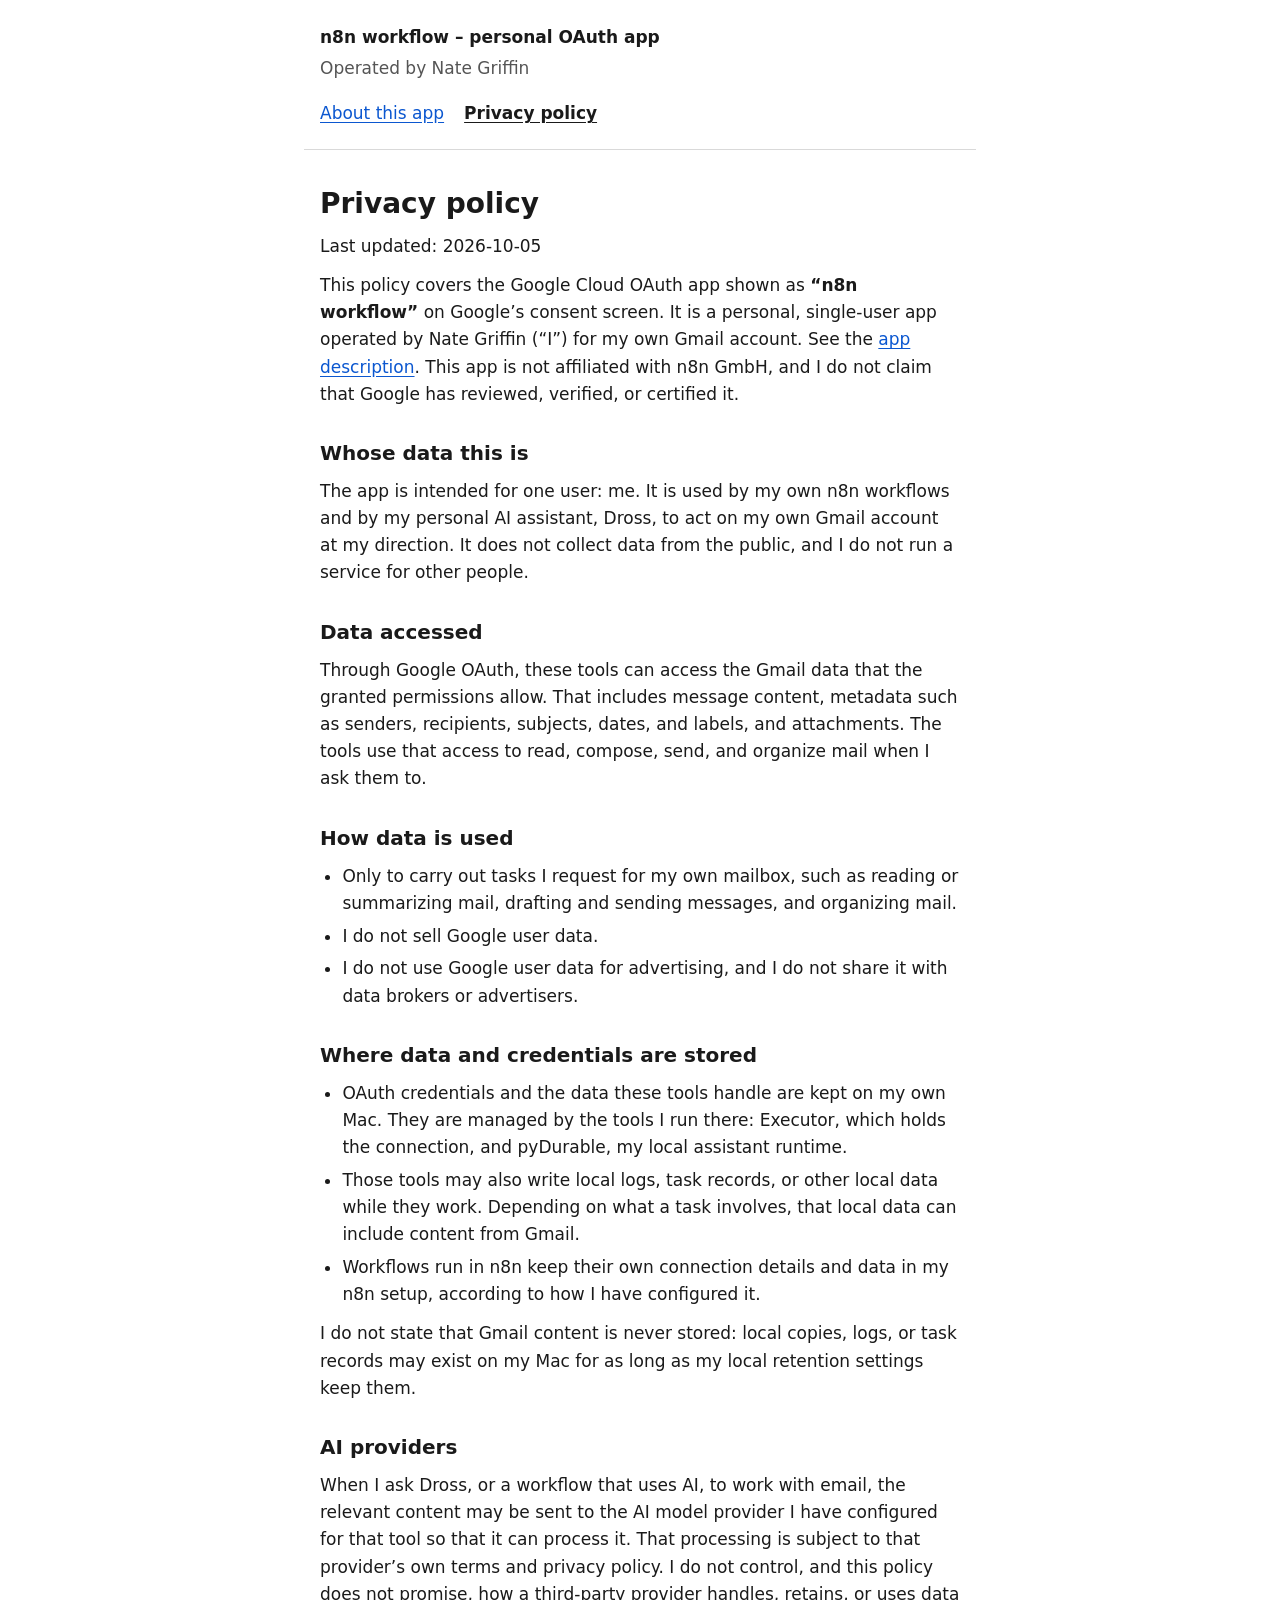
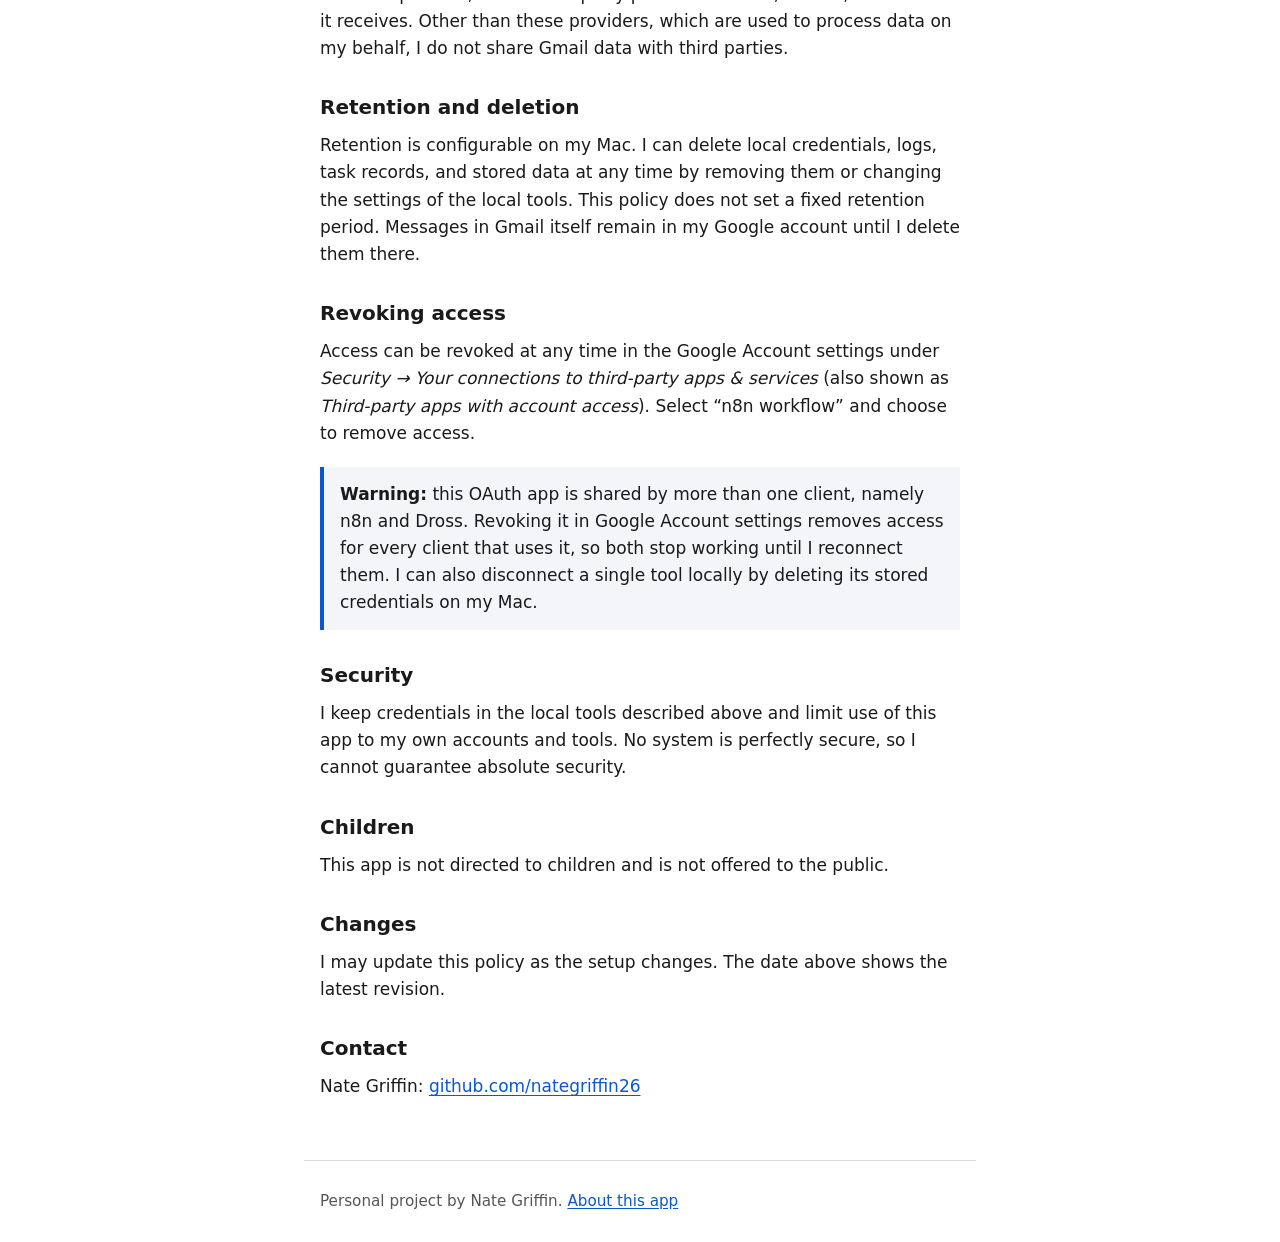
==== privacy.html @ 8a868272 "Add OAuth app info and privacy pages" ====
<!DOCTYPE html>
<html lang="en">
<head>
<meta charset="utf-8">
<meta name="viewport" content="width=device-width, initial-scale=1">
<title>Privacy policy – n8n workflow (personal Google OAuth app)</title>
<meta name="description" content="Privacy policy for a single-user, personal Google OAuth app operated by Nate Griffin.">
<link rel="stylesheet" href="style.css">
</head>
<body>
<a class="skip" href="#main">Skip to content</a>
<header>
<strong>n8n workflow – personal OAuth app</strong>
<p>Operated by Nate Griffin</p>
<nav aria-label="Site">
<ul>
<li><a href="index.html">About this app</a></li>
<li><a href="privacy.html" aria-current="page">Privacy policy</a></li>
</ul>
</nav>
</header>
<main id="main">
<h1>Privacy policy</h1>
<p>Last updated: 2026-10-05</p>
<p>This policy covers the Google Cloud OAuth app shown as <strong>“n8n workflow”</strong> on Google’s consent screen. It is a personal, single-user app operated by Nate Griffin (“I”) for my own Gmail account. See the <a href="index.html">app description</a>. This app is not affiliated with n8n GmbH, and I do not claim that Google has reviewed, verified, or certified it.</p>

<h2>Whose data this is</h2>
<p>The app is intended for one user: me. It is used by my own n8n workflows and by my personal AI assistant, Dross, to act on my own Gmail account at my direction. It does not collect data from the public, and I do not run a service for other people.</p>

<h2>Data accessed</h2>
<p>Through Google OAuth, these tools can access the Gmail data that the granted permissions allow. That includes message content, metadata such as senders, recipients, subjects, dates, and labels, and attachments. The tools use that access to read, compose, send, and organize mail when I ask them to.</p>

<h2>How data is used</h2>
<ul>
<li>Only to carry out tasks I request for my own mailbox, such as reading or summarizing mail, drafting and sending messages, and organizing mail.</li>
<li>I do not sell Google user data.</li>
<li>I do not use Google user data for advertising, and I do not share it with data brokers or advertisers.</li>
</ul>

<h2>Where data and credentials are stored</h2>
<ul>
<li>OAuth credentials and the data these tools handle are kept on my own Mac. They are managed by the tools I run there: Executor, which holds the connection, and pyDurable, my local assistant runtime.</li>
<li>Those tools may also write local logs, task records, or other local data while they work. Depending on what a task involves, that local data can include content from Gmail.</li>
<li>Workflows run in n8n keep their own connection details and data in my n8n setup, according to how I have configured it.</li>
</ul>
<p>I do not state that Gmail content is never stored: local copies, logs, or task records may exist on my Mac for as long as my local retention settings keep them.</p>

<h2>AI providers</h2>
<p>When I ask Dross, or a workflow that uses AI, to work with email, the relevant content may be sent to the AI model provider I have configured for that tool so that it can process it. That processing is subject to that provider’s own terms and privacy policy. I do not control, and this policy does not promise, how a third-party provider handles, retains, or uses data it receives. Other than these providers, which are used to process data on my behalf, I do not share Gmail data with third parties.</p>

<h2>Retention and deletion</h2>
<p>Retention is configurable on my Mac. I can delete local credentials, logs, task records, and stored data at any time by removing them or changing the settings of the local tools. This policy does not set a fixed retention period. Messages in Gmail itself remain in my Google account until I delete them there.</p>

<h2>Revoking access</h2>
<p>Access can be revoked at any time in the Google Account settings under <em>Security → Your connections to third-party apps &amp; services</em> (also shown as <em>Third-party apps with account access</em>). Select “n8n workflow” and choose to remove access.</p>
<div class="note">
<p><strong>Warning:</strong> this OAuth app is shared by more than one client, namely n8n and Dross. Revoking it in Google Account settings removes access for every client that uses it, so both stop working until I reconnect them. I can also disconnect a single tool locally by deleting its stored credentials on my Mac.</p>
</div>

<h2>Security</h2>
<p>I keep credentials in the local tools described above and limit use of this app to my own accounts and tools. No system is perfectly secure, so I cannot guarantee absolute security.</p>

<h2>Children</h2>
<p>This app is not directed to children and is not offered to the public.</p>

<h2>Changes</h2>
<p>I may update this policy as the setup changes. The date above shows the latest revision.</p>

<h2>Contact</h2>
<p>Nate Griffin: <a href="https://github.com/nategriffin26" rel="noopener">github.com/nategriffin26</a></p>
</main>
<footer>
<p>Personal project by Nate Griffin. <a href="index.html">About this app</a></p>
</footer>
</body>
</html>
---- style.css ----
:root{color-scheme:light dark;--bg:#fff;--fg:#1a1a1a;--muted:#555;--link:#0b57d0;--line:#d9d9d9;--note:#f3f5f8}
@media (prefers-color-scheme:dark){:root{--bg:#121212;--fg:#ececec;--muted:#b0b0b0;--link:#8ab4f8;--line:#3a3a3a;--note:#1d2026}}
*{box-sizing:border-box}
html{-webkit-text-size-adjust:100%}
body{margin:0;background:var(--bg);color:var(--fg);font:1.0625rem/1.6 system-ui,-apple-system,"Segoe UI",Roboto,sans-serif}
.skip{position:absolute;left:-999px;top:0;background:var(--bg);color:var(--fg);padding:.5rem 1rem}
.skip:focus{left:0;z-index:1}
header,main,footer{max-width:42rem;margin:0 auto;padding:1rem}
header{padding-top:1.5rem;border-bottom:1px solid var(--line)}
header p{margin:.25rem 0 0;color:var(--muted)}
nav ul{list-style:none;margin:.75rem 0 0;padding:0;display:flex;flex-wrap:wrap;gap:.25rem 1.25rem}
a{color:var(--link);text-underline-offset:.15em}
a:focus-visible{outline:3px solid var(--link);outline-offset:2px}
a[aria-current="page"]{color:var(--fg);font-weight:600}
h1{font-size:1.75rem;line-height:1.25;margin:1.25rem 0 .5rem}
h2{font-size:1.25rem;line-height:1.3;margin:2rem 0 .5rem}
p,ul{margin:.75rem 0}
ul{padding-left:1.4rem}
li{margin:.35rem 0}
.note{background:var(--note);border-left:4px solid var(--link);padding:.1rem 1rem;margin:1.25rem 0}
footer{border-top:1px solid var(--line);color:var(--muted);font-size:.95rem;margin-top:2rem}
@media (max-width:30rem){body{font-size:1rem}h1{font-size:1.5rem}}
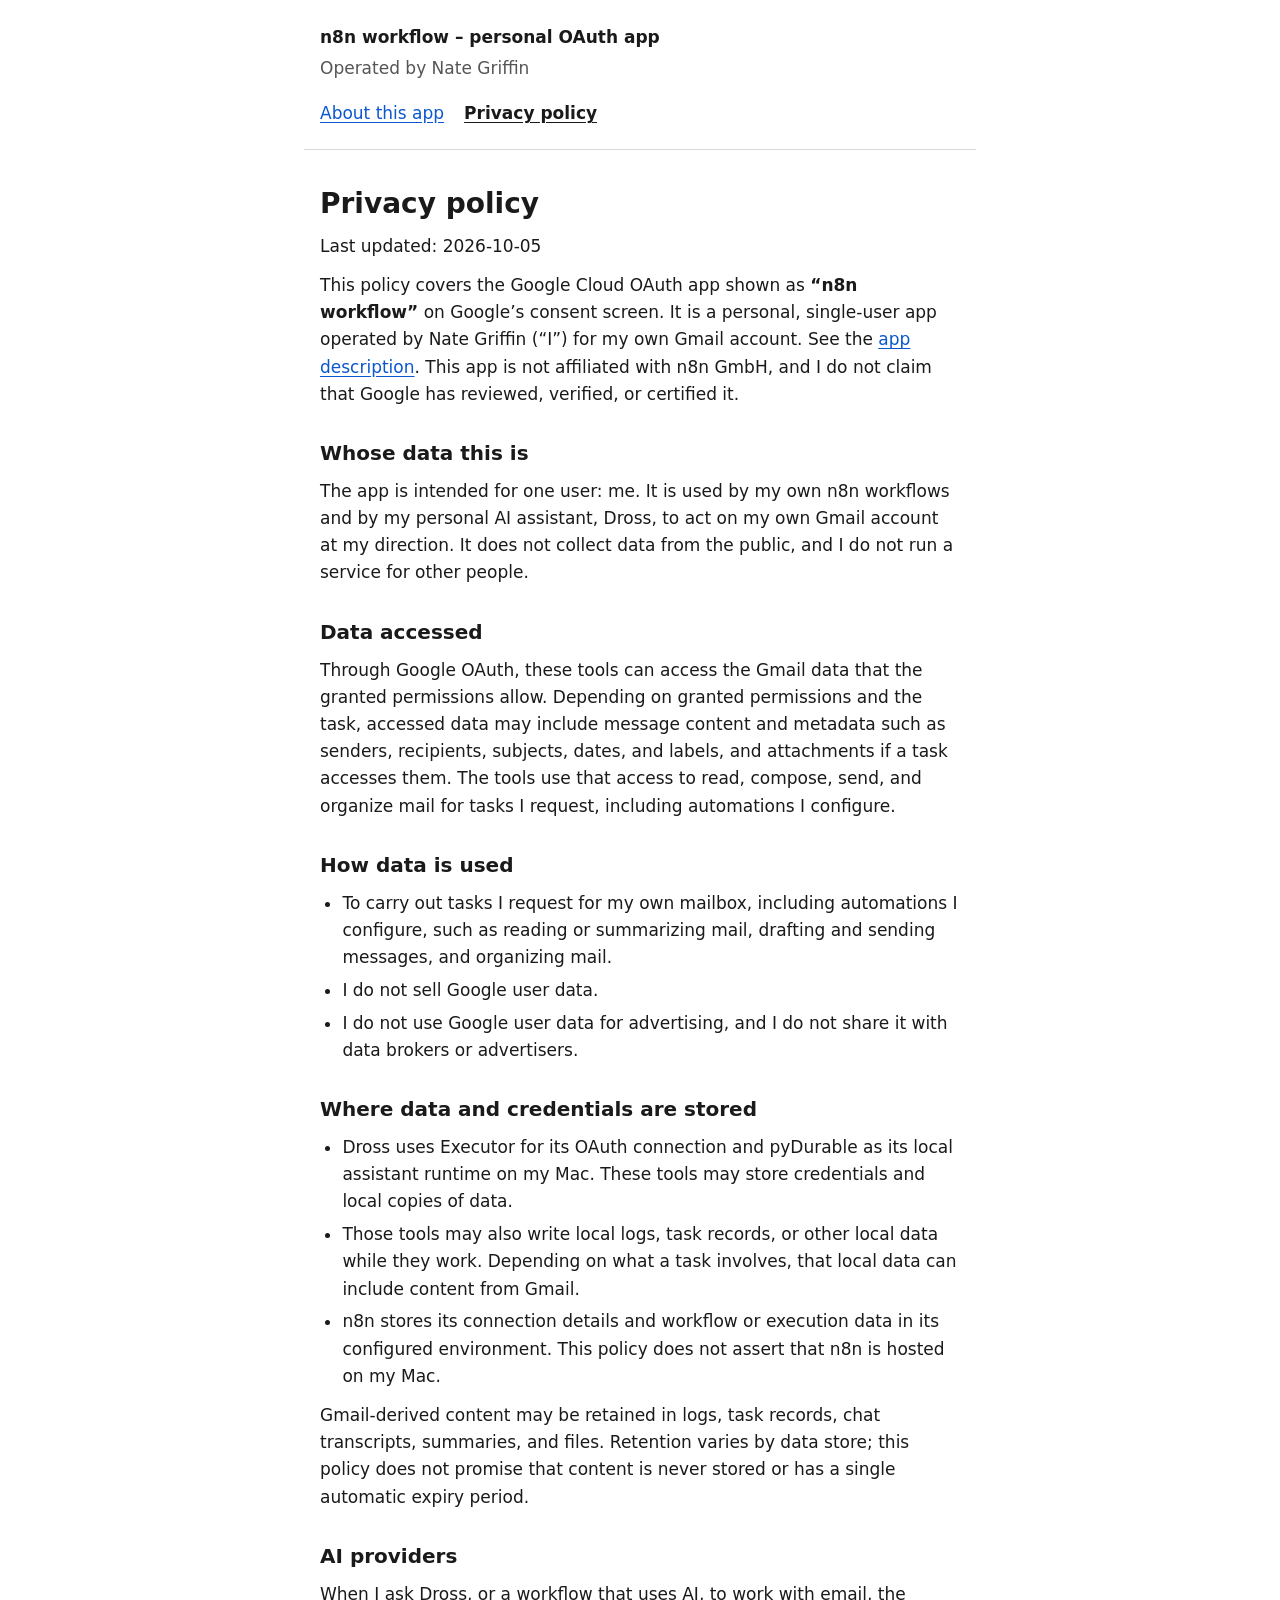
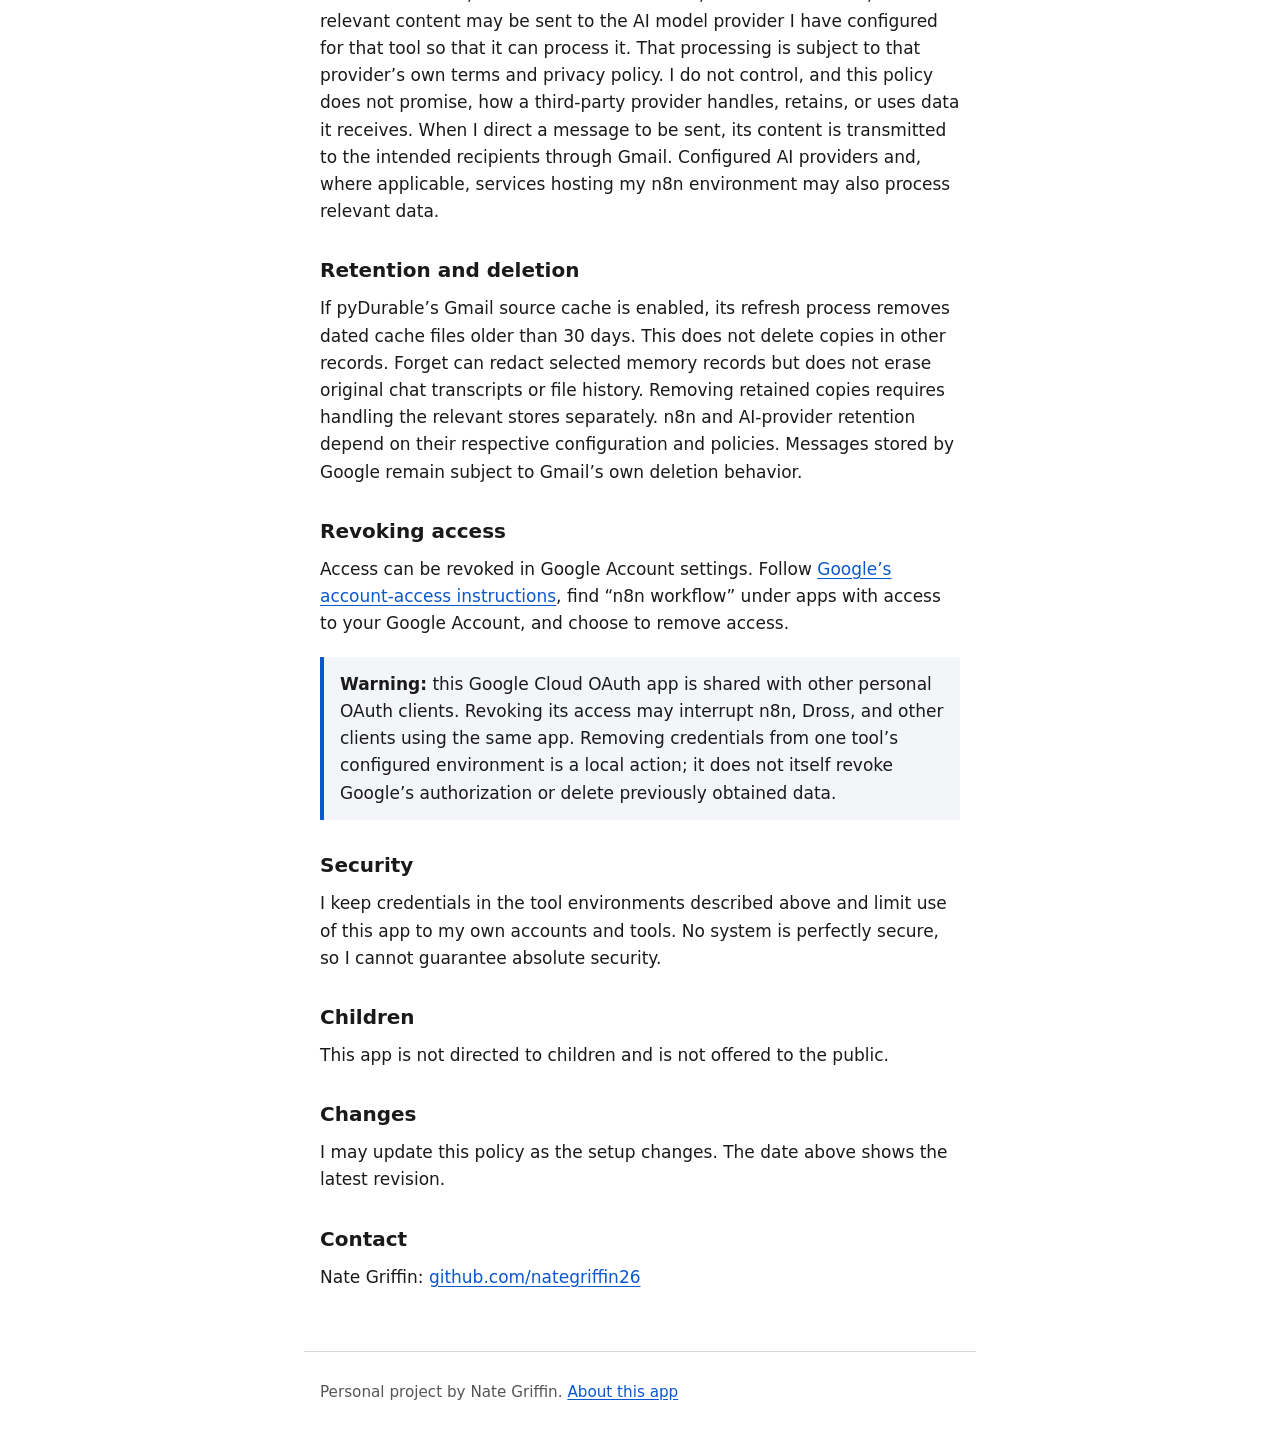
==== commit ff743811: "Describe actual data retention and shared OAuth revocation accurately" ====
--- a/privacy.html
+++ b/privacy.html
@@ -28,37 +28,37 @@
 <p>The app is intended for one user: me. It is used by my own n8n workflows and by my personal AI assistant, Dross, to act on my own Gmail account at my direction. It does not collect data from the public, and I do not run a service for other people.</p>
 
 <h2>Data accessed</h2>
-<p>Through Google OAuth, these tools can access the Gmail data that the granted permissions allow. That includes message content, metadata such as senders, recipients, subjects, dates, and labels, and attachments. The tools use that access to read, compose, send, and organize mail when I ask them to.</p>
+<p>Through Google OAuth, these tools can access the Gmail data that the granted permissions allow. Depending on granted permissions and the task, accessed data may include message content and metadata such as senders, recipients, subjects, dates, and labels, and attachments if a task accesses them. The tools use that access to read, compose, send, and organize mail for tasks I request, including automations I configure.</p>
 
 <h2>How data is used</h2>
 <ul>
-<li>Only to carry out tasks I request for my own mailbox, such as reading or summarizing mail, drafting and sending messages, and organizing mail.</li>
+<li>To carry out tasks I request for my own mailbox, including automations I configure, such as reading or summarizing mail, drafting and sending messages, and organizing mail.</li>
 <li>I do not sell Google user data.</li>
 <li>I do not use Google user data for advertising, and I do not share it with data brokers or advertisers.</li>
 </ul>
 
 <h2>Where data and credentials are stored</h2>
 <ul>
-<li>OAuth credentials and the data these tools handle are kept on my own Mac. They are managed by the tools I run there: Executor, which holds the connection, and pyDurable, my local assistant runtime.</li>
+<li>Dross uses Executor for its OAuth connection and pyDurable as its local assistant runtime on my Mac. These tools may store credentials and local copies of data.</li>
 <li>Those tools may also write local logs, task records, or other local data while they work. Depending on what a task involves, that local data can include content from Gmail.</li>
-<li>Workflows run in n8n keep their own connection details and data in my n8n setup, according to how I have configured it.</li>
+<li>n8n stores its connection details and workflow or execution data in its configured environment. This policy does not assert that n8n is hosted on my Mac.</li>
 </ul>
-<p>I do not state that Gmail content is never stored: local copies, logs, or task records may exist on my Mac for as long as my local retention settings keep them.</p>
+<p>Gmail-derived content may be retained in logs, task records, chat transcripts, summaries, and files. Retention varies by data store; this policy does not promise that content is never stored or has a single automatic expiry period.</p>
 
 <h2>AI providers</h2>
-<p>When I ask Dross, or a workflow that uses AI, to work with email, the relevant content may be sent to the AI model provider I have configured for that tool so that it can process it. That processing is subject to that provider’s own terms and privacy policy. I do not control, and this policy does not promise, how a third-party provider handles, retains, or uses data it receives. Other than these providers, which are used to process data on my behalf, I do not share Gmail data with third parties.</p>
+<p>When I ask Dross, or a workflow that uses AI, to work with email, the relevant content may be sent to the AI model provider I have configured for that tool so that it can process it. That processing is subject to that provider’s own terms and privacy policy. I do not control, and this policy does not promise, how a third-party provider handles, retains, or uses data it receives. When I direct a message to be sent, its content is transmitted to the intended recipients through Gmail. Configured AI providers and, where applicable, services hosting my n8n environment may also process relevant data.</p>
 
 <h2>Retention and deletion</h2>
-<p>Retention is configurable on my Mac. I can delete local credentials, logs, task records, and stored data at any time by removing them or changing the settings of the local tools. This policy does not set a fixed retention period. Messages in Gmail itself remain in my Google account until I delete them there.</p>
+<p>If pyDurable’s Gmail source cache is enabled, its refresh process removes dated cache files older than 30 days. This does not delete copies in other records. Forget can redact selected memory records but does not erase original chat transcripts or file history. Removing retained copies requires handling the relevant stores separately. n8n and AI-provider retention depend on their respective configuration and policies. Messages stored by Google remain subject to Gmail’s own deletion behavior.</p>
 
 <h2>Revoking access</h2>
-<p>Access can be revoked at any time in the Google Account settings under <em>Security → Your connections to third-party apps &amp; services</em> (also shown as <em>Third-party apps with account access</em>). Select “n8n workflow” and choose to remove access.</p>
+<p>Access can be revoked in Google Account settings. Follow <a href="https://support.google.com/accounts/answer/13533235?hl=en" rel="noopener">Google’s account-access instructions</a>, find “n8n workflow” under apps with access to your Google Account, and choose to remove access.</p>
 <div class="note">
-<p><strong>Warning:</strong> this OAuth app is shared by more than one client, namely n8n and Dross. Revoking it in Google Account settings removes access for every client that uses it, so both stop working until I reconnect them. I can also disconnect a single tool locally by deleting its stored credentials on my Mac.</p>
+<p><strong>Warning:</strong> this Google Cloud OAuth app is shared with other personal OAuth clients. Revoking its access may interrupt n8n, Dross, and other clients using the same app. Removing credentials from one tool’s configured environment is a local action; it does not itself revoke Google’s authorization or delete previously obtained data.</p>
 </div>
 
 <h2>Security</h2>
-<p>I keep credentials in the local tools described above and limit use of this app to my own accounts and tools. No system is perfectly secure, so I cannot guarantee absolute security.</p>
+<p>I keep credentials in the tool environments described above and limit use of this app to my own accounts and tools. No system is perfectly secure, so I cannot guarantee absolute security.</p>
 
 <h2>Children</h2>
 <p>This app is not directed to children and is not offered to the public.</p>
